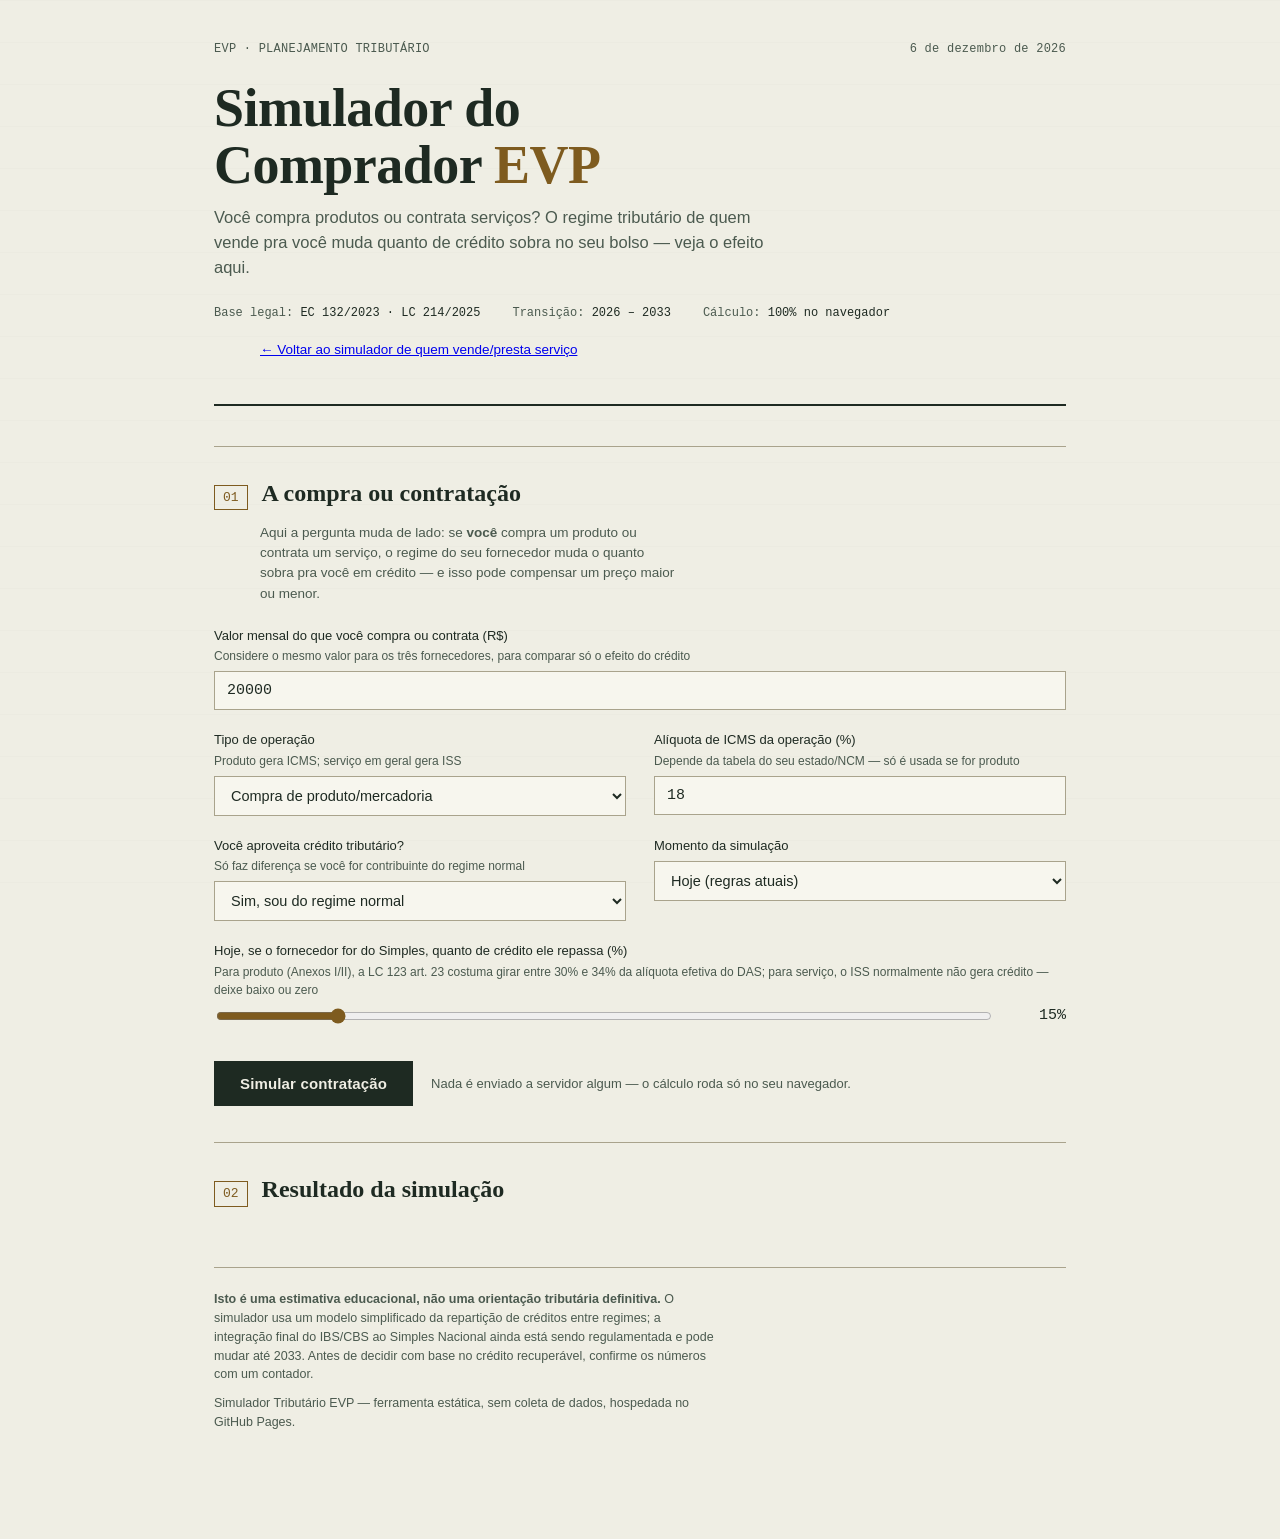
==== comprador.html @ 7338595d "Add files via upload" ====
<!DOCTYPE html>
<html lang="pt-BR">
<head>
<meta charset="UTF-8">
<meta name="viewport" content="width=device-width, initial-scale=1.0">
<title>Simulador do Comprador — Quanto de crédito sobra pra você | EVP</title>
<meta name="description" content="Descubra quanto de crédito tributário sobra pra você dependendo do regime do fornecedor ou prestador que você contrata.">
<link rel="stylesheet" href="styles.css">
</head>
<body>
<div class="wrap">

  <header class="doc">
    <div class="doc-top">
      <span>EVP · PLANEJAMENTO TRIBUTÁRIO</span>
      <span id="today"></span>
    </div>
    <h1 class="title">Simulador do<br>Comprador <em>EVP</em></h1>
    <p class="subtitle">Você compra produtos ou contrata serviços? O regime tributário de quem vende pra você muda quanto de crédito sobra no seu bolso — veja o efeito aqui.</p>
    <div class="doc-meta">
      <span>Base legal: <strong>EC 132/2023 · LC 214/2025</strong></span>
      <span>Transição: <strong>2026 – 2033</strong></span>
      <span>Cálculo: <strong>100% no navegador</strong></span>
    </div>
    <p class="sheet-note" style="margin-top:18px;"><a href="index.html">← Voltar ao simulador de quem vende/presta serviço</a></p>
  </header>

  <section class="sheet" id="form-section">
    <div class="sheet-head">
      <span class="sheet-num">01</span>
      <h2>A compra ou contratação</h2>
    </div>
    <p class="sheet-note">Aqui a pergunta muda de lado: se <strong>você</strong> compra um produto ou contrata um serviço, o regime do seu fornecedor muda o quanto sobra pra você em crédito — e isso pode compensar um preço maior ou menor.</p>

    <div class="grid">
      <div class="field span2">
        <label for="valorContratado">Valor mensal do que você compra ou contrata (R$)
          <span class="hint">Considere o mesmo valor para os três fornecedores, para comparar só o efeito do crédito</span>
        </label>
        <input type="text" inputmode="numeric" id="valorContratado" value="20000">
      </div>

      <div class="field">
        <label for="tipoOperacao">Tipo de operação
          <span class="hint">Produto gera ICMS; serviço em geral gera ISS</span>
        </label>
        <select id="tipoOperacao">
          <option value="produto">Compra de produto/mercadoria</option>
          <option value="servico">Contratação de serviço</option>
        </select>
      </div>

      <div class="field">
        <label for="icmsCompra">Alíquota de ICMS da operação (%)
          <span class="hint">Depende da tabela do seu estado/NCM — só é usada se for produto</span>
        </label>
        <input type="text" inputmode="decimal" id="icmsCompra" value="18">
      </div>

      <div class="field">
        <label for="aproveitaCredito">Você aproveita crédito tributário?
          <span class="hint">Só faz diferença se você for contribuinte do regime normal</span>
        </label>
        <select id="aproveitaCredito">
          <option value="sim">Sim, sou do regime normal</option>
          <option value="nao">Não (Simples, ou consumidor final)</option>
        </select>
      </div>

      <div class="field">
        <label for="momentoCompra">Momento da simulação</label>
        <select id="momentoCompra">
          <option value="hoje">Hoje (regras atuais)</option>
          <option value="reforma">Reforma em regime pleno (2033)</option>
        </select>
      </div>

      <div class="field" id="hibridoField" style="display:none;">
        <label for="fornecedorHibrido">Se o fornecedor for do Simples
          <span class="hint">A partir de 2027 ele pode optar por apurar o IBS/CBS por fora do DAS</span>
        </label>
        <select id="fornecedorHibrido">
          <option value="nao">Continua tudo dentro do DAS</option>
          <option value="sim">Apura o IBS/CBS por fora (híbrido)</option>
        </select>
      </div>

      <div class="field span2" id="repasseSimplesField">
        <label for="repasseSimples">Hoje, se o fornecedor for do Simples, quanto de crédito ele repassa (%)
          <span class="hint">Para produto (Anexos I/II), a LC 123 art. 23 costuma girar entre 30% e 34% da alíquota efetiva do DAS; para serviço, o ISS normalmente não gera crédito — deixe baixo ou zero</span>
        </label>
        <div class="range-row">
          <input type="range" id="repasseSimples" min="0" max="100" value="15">
          <output id="repasseSimplesOut">15%</output>
        </div>
      </div>

      <div class="field span2" id="ivaRateField" style="display:none;">
        <label for="ivaRate">Alíquota de referência do IVA dual (CBS + IBS) em regime pleno (%)
          <span class="hint">Estimativa de mercado para 2033; ajuste conforme estudos mais recentes</span>
        </label>
        <div class="range-row">
          <input type="range" id="ivaRate" min="20" max="30" step="0.1" value="26.5">
          <output id="ivaRateOut">26,5%</output>
        </div>
      </div>
    </div>

    <div class="btn-row">
      <button class="calc" id="calcCompradorBtn">Simular contratação</button>
      <span class="btn-caption">Nada é enviado a servidor algum — o cálculo roda só no seu navegador.</span>
    </div>
  </section>

  <section class="sheet" id="results-section">
    <div class="sheet-head">
      <span class="sheet-num">02</span>
      <h2>Resultado da simulação</h2>
    </div>

    <div id="compradorResults" style="display:none;">
      <div class="verdict" id="verdictComprador"></div>
      <table class="compare" id="compradorTable">
        <caption>Custo líquido estimado, por regime do fornecedor</caption>
        <thead>
          <tr>
            <th>Fornecedor</th>
            <th class="num">Crédito recuperável</th>
            <th class="num">Custo líquido</th>
          </tr>
        </thead>
        <tbody id="compradorBody"></tbody>
      </table>
      <p class="reform-note">"Crédito recuperável" é o quanto você consegue abater do que compra ou contrata, se você for contribuinte do regime normal. Quanto maior o crédito, menor o custo líquido efetivo da compra — mesmo que o preço de tabela seja igual entre fornecedores.</p>
    </div>
  </section>

  <footer>
    <p><strong>Isto é uma estimativa educacional, não uma orientação tributária definitiva.</strong> O simulador usa um modelo simplificado da repartição de créditos entre regimes; a integração final do IBS/CBS ao Simples Nacional ainda está sendo regulamentada e pode mudar até 2033. Antes de decidir com base no crédito recuperável, confirme os números com um contador.</p>
    <p>Simulador Tributário EVP — ferramenta estática, sem coleta de dados, hospedada no GitHub Pages.</p>
  </footer>

</div>

<script src="helpers.js"></script>
<script>
(function(){
  const $ = (id) => document.getElementById(id);

  $('today').textContent = new Date().toLocaleDateString('pt-BR', { year:'numeric', month:'long', day:'numeric' });

  // ---------- Simulação do comprador/contratante ----------
  function calcComprador(valor, tipoOperacao, icmsCompraPct, momento, fornecedorHibrido, repasseSimplesPct, ivaRateVal){
    const produto = tipoOperacao === 'produto';
    let creditoSimples, creditoPresumido, creditoRPA;

    if (momento === 'hoje'){
      creditoSimples = valor * (repasseSimplesPct / 100);
      creditoPresumido = produto ? valor * (icmsCompraPct / 100) : 0;
      creditoRPA = produto
        ? valor * ((icmsCompraPct / 100) + 0.0165 + 0.076)
        : valor * (0.0165 + 0.076);
    } else {
      const ivaLiquidoRate = ivaRateVal / 100;
      creditoRPA = valor * ivaLiquidoRate;
      creditoPresumido = valor * ivaLiquidoRate;
      creditoSimples = fornecedorHibrido ? valor * ivaLiquidoRate : valor * ivaLiquidoRate * 0.6;
    }

    return {
      simples: { credito: creditoSimples, custoLiquido: valor - creditoSimples },
      presumido: { credito: creditoPresumido, custoLiquido: valor - creditoPresumido },
      rpa: { credito: creditoRPA, custoLiquido: valor - creditoRPA },
    };
  }

  // ---------- UI wiring ----------
  const repasseSimples = $('repasseSimples'), repasseSimplesOut = $('repasseSimplesOut');
  repasseSimples.addEventListener('input', () => repasseSimplesOut.textContent = repasseSimples.value + '%');

  const ivaRate = $('ivaRate'), ivaRateOut = $('ivaRateOut');
  ivaRate.addEventListener('input', () => ivaRateOut.textContent = parseFloat(ivaRate.value).toLocaleString('pt-BR',{minimumFractionDigits:1}) + '%');

  const momentoCompra = $('momentoCompra'), hibridoField = $('hibridoField');
  const repasseSimplesField = $('repasseSimplesField'), ivaRateField = $('ivaRateField');
  momentoCompra.addEventListener('change', () => {
    const reforma = momentoCompra.value === 'reforma';
    hibridoField.style.display = reforma ? 'flex' : 'none';
    repasseSimplesField.style.display = reforma ? 'none' : 'flex';
    ivaRateField.style.display = reforma ? 'flex' : 'none';
  });

  $('calcCompradorBtn').addEventListener('click', () => {
    const valor = parseNum($('valorContratado').value) || 0;
    const tipoOperacao = $('tipoOperacao').value;
    const icmsCompraPct = parseNum($('icmsCompra').value);
    const aproveita = $('aproveitaCredito').value === 'sim';
    const momento = momentoCompra.value;
    const hibrido = $('fornecedorHibrido').value === 'sim';
    const repasseSimplesPct = parseFloat(repasseSimples.value);
    const ivaRateVal = parseFloat(ivaRate.value);

    if (valor <= 0){
      alert('Informe o valor contratado para calcular.');
      return;
    }

    const verdictComprador = $('verdictComprador');
    const compradorBody = $('compradorBody');
    compradorBody.innerHTML = '';

    if (!aproveita){
      verdictComprador.innerHTML = `
        <h3>O regime do fornecedor não muda seu custo</h3>
        <p>Como você não aproveita crédito tributário, o valor líquido de comprar de qualquer um dos três é o mesmo: <span class="savings">${fmtBRL(valor)}</span>. Nesse caso, compare só preço, prazo e qualidade.</p>
      `;
      ['Simples Nacional','Lucro Presumido','Lucro Real (RPA)'].forEach(label => {
        const tr = document.createElement('tr');
        tr.innerHTML = `<td>${label}</td><td class="num">${fmtBRL(0)}</td><td class="num">${fmtBRL(valor)}</td>`;
        compradorBody.appendChild(tr);
      });
      $('compradorResults').style.display = 'block';
      $('compradorResults').scrollIntoView({ behavior:'smooth', block:'start' });
      return;
    }

    const r = calcComprador(valor, tipoOperacao, icmsCompraPct, momento, hibrido, repasseSimplesPct, ivaRateVal);
    const rows = [
      { label: 'Simples Nacional', ...r.simples },
      { label: 'Lucro Presumido', ...r.presumido },
      { label: 'Lucro Real (RPA)', ...r.rpa },
    ];
    let best = 0;
    rows.forEach((row, i) => { if (row.custoLiquido < rows[best].custoLiquido) best = i; });

    rows.forEach((row, i) => {
      const tr = document.createElement('tr');
      if (i === best) tr.className = 'best';
      tr.innerHTML = `<td>${row.label}</td><td class="num">${fmtBRL(row.credito)}</td><td class="num">${fmtBRL(row.custoLiquido)}</td>`;
      compradorBody.appendChild(tr);
    });

    const diff = Math.max(...rows.map(r=>r.custoLiquido)) - Math.min(...rows.map(r=>r.custoLiquido));
    const momentoLabel = momento === 'hoje' ? 'hoje' : 'no cenário de IVA pleno (2033)';
    verdictComprador.innerHTML = `
      <h3>${momentoLabel === 'hoje' ? 'Hoje' : 'Na reforma plena'}, comprar de um fornecedor do ${rows[best].label} sai mais barato pra você</h3>
      <p>Considerando o mesmo preço de tabela, a diferença de custo líquido entre a melhor e a pior opção é de <span class="savings">${fmtBRL(diff)}</span> por mês — só por causa do crédito que sobra pra você.</p>
      <p>${momento === 'hoje'
        ? 'Fornecedores do Lucro Real tendem a gerar mais crédito hoje porque já operam em regime não cumulativo pleno; o Simples costuma gerar pouco ou nenhum crédito de PIS/COFINS, exceto ICMS em produto, quando a alíquota informada acima reflete a repartição real da faixa do fornecedor.'
        : (hibrido ? 'Como você assumiu que o fornecedor do Simples opta pelo regime híbrido, o crédito fica equivalente ao dos demais regimes.' : 'Como o fornecedor do Simples permaneceu totalmente dentro do DAS, ele ainda repassa menos crédito do que um fornecedor do regime normal — mude a opção acima para comparar o cenário híbrido.')}</p>
    `;

    $('compradorResults').style.display = 'block';
    $('compradorResults').scrollIntoView({ behavior:'smooth', block:'start' });
  });
})();
</script>
</body>
</html>
---- styles.css ----
/* Estilos compartilhados — Simulador Tributário EVP
   Usado por index.html (visão de quem vende/presta serviço)
   e comprador.html (visão de quem compra/contrata) */

  :root{
    --paper: #efeee4;
    --paper-raised: #f7f6ee;
    --ink: #1e2a22;
    --ink-soft: #4b5a4f;
    --rule: #c9c4b2;
    --rule-strong: #a9a38c;
    --brass: #a8792e;
    --brass-dark: #7e5b1f;
    --brick: #8b3a3a;
    --forest: #3c5a41;
    --serif: 'Source Serif 4', serif;
    --sans: 'IBM Plex Sans', sans-serif;
    --mono: 'IBM Plex Mono', monospace;
  }

  *{ box-sizing: border-box; }
  html{ scroll-behavior: smooth; }

  body{
    margin:0;
    background: var(--paper);
    color: var(--ink);
    font-family: var(--sans);
    line-height: 1.5;
    -webkit-font-smoothing: antialiased;
  }

  body::before{
    content:"";
    position: fixed;
    inset:0;
    pointer-events:none;
    background-image:
      linear-gradient(var(--rule) 1px, transparent 1px);
    background-size: 100% 42px;
    opacity: .05;
    z-index: 0;
  }

  .wrap{
    max-width: 900px;
    margin: 0 auto;
    padding: 0 24px 96px;
    position: relative;
    z-index: 1;
  }

  /* ---------- Header / document block ---------- */
  header.doc{
    border-bottom: 2px solid var(--ink);
    padding: 40px 0 22px;
    margin-bottom: 40px;
  }
  .doc-top{
    display:flex;
    justify-content: space-between;
    align-items: baseline;
    font-family: var(--mono);
    font-size: 12px;
    color: var(--ink-soft);
    letter-spacing: .02em;
    margin-bottom: 22px;
  }
  h1.title{
    font-family: var(--serif);
    font-weight: 700;
    font-size: clamp(34px, 5.5vw, 54px);
    line-height: 1.05;
    margin: 0 0 12px;
    letter-spacing: -0.01em;
  }
  h1.title em{
    font-style: normal;
    color: var(--brass-dark);
  }
  .subtitle{
    max-width: 60ch;
    font-size: 16.5px;
    color: var(--ink-soft);
    margin: 0;
  }
  .doc-meta{
    margin-top: 24px;
    display:flex;
    gap: 32px;
    flex-wrap: wrap;
    font-family: var(--mono);
    font-size: 12px;
    color: var(--ink-soft);
  }
  .doc-meta strong{ color: var(--ink); font-weight: 500; }

  /* ---------- Section framing (form as ledger) ---------- */
  section.sheet{
    border-top: 1px solid var(--rule-strong);
    padding-top: 28px;
    margin-top: 36px;
  }
  .sheet-head{
    display:flex;
    align-items:baseline;
    gap: 14px;
    margin-bottom: 22px;
  }
  .sheet-num{
    font-family: var(--mono);
    font-size: 13px;
    color: var(--brass-dark);
    border: 1px solid var(--brass-dark);
    padding: 2px 8px;
    flex-shrink:0;
  }
  .sheet-head h2{
    font-family: var(--serif);
    font-weight: 600;
    font-size: 24px;
    margin: 0;
  }
  .sheet-note{
    font-size: 13.5px;
    color: var(--ink-soft);
    margin: -10px 0 22px 46px;
    max-width: 56ch;
  }

  /* ---------- Fields ---------- */
  .grid{
    display:grid;
    grid-template-columns: 1fr 1fr;
    gap: 20px 28px;
  }
  .grid.full{ grid-template-columns: 1fr; }
  .field{ display:flex; flex-direction:column; gap:6px; }
  .field.span2{ grid-column: 1 / -1; }
  label{
    font-size: 13px;
    font-weight: 500;
    color: var(--ink);
  }
  label .hint{
    display:block;
    font-weight: 400;
    color: var(--ink-soft);
    font-size: 12px;
    margin-top: 2px;
  }
  input[type="text"], input[type="number"], select{
    font-family: var(--mono);
    font-size: 15px;
    padding: 10px 12px;
    border: 1px solid var(--rule-strong);
    background: var(--paper-raised);
    color: var(--ink);
    border-radius: 0;
    width: 100%;
  }
  select{ font-family: var(--sans); font-size: 14.5px; }
  input:focus, select:focus{
    outline: 2px solid var(--brass);
    outline-offset: 1px;
    border-color: var(--brass);
  }
  input[type="range"]{
    width: 100%;
    accent-color: var(--brass-dark);
  }
  .range-row{
    display:flex; align-items:center; gap:14px;
  }
  .range-row output{
    font-family: var(--mono);
    font-size: 15px;
    min-width: 58px;
    text-align:right;
  }

  .btn-row{
    margin-top: 34px;
    display:flex;
    align-items:center;
    gap: 18px;
    flex-wrap: wrap;
  }
  button.calc{
    font-family: var(--sans);
    font-weight: 600;
    font-size: 15px;
    background: var(--ink);
    color: var(--paper);
    border: none;
    padding: 14px 26px;
    cursor: pointer;
    letter-spacing: .01em;
  }
  button.calc:hover{ background: var(--brass-dark); }
  .btn-caption{ font-size: 13px; color: var(--ink-soft); }

  /* ---------- Results ---------- */
  #results{ display:none; }

  .tabs{
    display:flex;
    gap: 4px;
    margin-bottom: -1px;
  }
  .tab-btn{
    font-family: var(--sans);
    font-weight: 500;
    font-size: 14px;
    background: var(--paper);
    color: var(--ink-soft);
    border: 1px solid var(--rule-strong);
    border-bottom: none;
    padding: 10px 18px 12px;
    cursor: pointer;
    position: relative;
    top: 1px;
  }
  .tab-btn.active{
    background: var(--paper-raised);
    color: var(--ink);
    font-weight: 600;
    border-color: var(--ink);
  }
  .tab-btn:not(.active):hover{ color: var(--ink); }
  .tab-panel{
    border: 1px solid var(--ink);
    border-top-color: var(--ink);
    padding: 26px 24px 6px;
    background: var(--paper-raised);
  }
  .verdict{
    border: 2px solid var(--ink);
    padding: 26px 26px 24px;
    margin-bottom: 32px;
    position: relative;
    background: var(--paper-raised);
  }
  .verdict::before{
    content: "PARECER";
    position:absolute;
    top:-11px; left: 22px;
    background: var(--paper-raised);
    padding: 0 8px;
    font-family: var(--mono);
    font-size: 11px;
    letter-spacing: .08em;
    color: var(--brass-dark);
  }
  .verdict h3{
    font-family: var(--serif);
    font-size: 22px;
    margin: 4px 0 10px;
  }
  .verdict p{ margin: 0 0 10px; color: var(--ink-soft); font-size: 14.5px; }
  .verdict p:last-child{ margin-bottom: 0; }
  .verdict .savings{
    font-family: var(--mono);
    color: var(--forest);
    font-weight: 600;
  }
  .verdict .savings.negative{ color: var(--brick); }

  table.compare{
    width: 100%;
    border-collapse: collapse;
    margin-bottom: 28px;
    font-size: 14.5px;
  }
  table.compare caption{
    text-align:left;
    font-family: var(--mono);
    font-size: 12px;
    color: var(--ink-soft);
    margin-bottom: 8px;
  }
  table.compare th, table.compare td{
    border-bottom: 1px solid var(--rule);
    padding: 10px 8px;
    text-align: right;
  }
  table.compare th:first-child, table.compare td:first-child{
    text-align:left;
  }
  table.compare thead th{
    font-weight: 600;
    border-bottom: 2px solid var(--ink);
    color: var(--ink-soft);
    font-size: 12.5px;
    text-transform: none;
  }
  table.compare td.num, table.compare th.num{ font-family: var(--mono); }
  table.compare tr.best td{ font-weight: 600; color: var(--forest); }
  table.compare tr.best td:first-child::after{
    content: " ◆ menor carga hoje";
    font-family: var(--sans);
    font-weight: 400;
    font-size: 11.5px;
    color: var(--forest);
  }

  details.breakdown{
    border: 1px solid var(--rule-strong);
    padding: 14px 18px;
    margin-bottom: 14px;
    background: var(--paper-raised);
  }
  details.breakdown summary{
    cursor: pointer;
    font-weight: 600;
    font-size: 14px;
    list-style: none;
  }
  details.breakdown summary::-webkit-details-marker{ display:none; }
  details.breakdown summary::before{
    content: "+ ";
    font-family: var(--mono);
    color: var(--brass-dark);
  }
  details.breakdown[open] summary::before{ content: "– "; }
  .bk-row{
    display:flex; justify-content: space-between;
    font-family: var(--mono);
    font-size: 13px;
    padding: 6px 0;
    border-bottom: 1px dashed var(--rule);
  }
  .bk-row:last-child{ border-bottom:none; font-weight:600; padding-top:10px; }
  .bk-row span:first-child{ font-family: var(--sans); color: var(--ink-soft); }

  .reform-note{
    font-size: 13.5px;
    color: var(--ink-soft);
    border-left: 3px solid var(--brass);
    padding: 4px 0 4px 16px;
    margin: 18px 0 0;
  }

  footer{
    margin-top: 60px;
    padding-top: 22px;
    border-top: 1px solid var(--rule-strong);
    font-size: 12.5px;
    color: var(--ink-soft);
  }
  footer p{ max-width: 72ch; margin: 0 0 10px; }

  @media (max-width: 640px){
    .grid{ grid-template-columns: 1fr; }
    .sheet-note{ margin-left: 0; }
  }
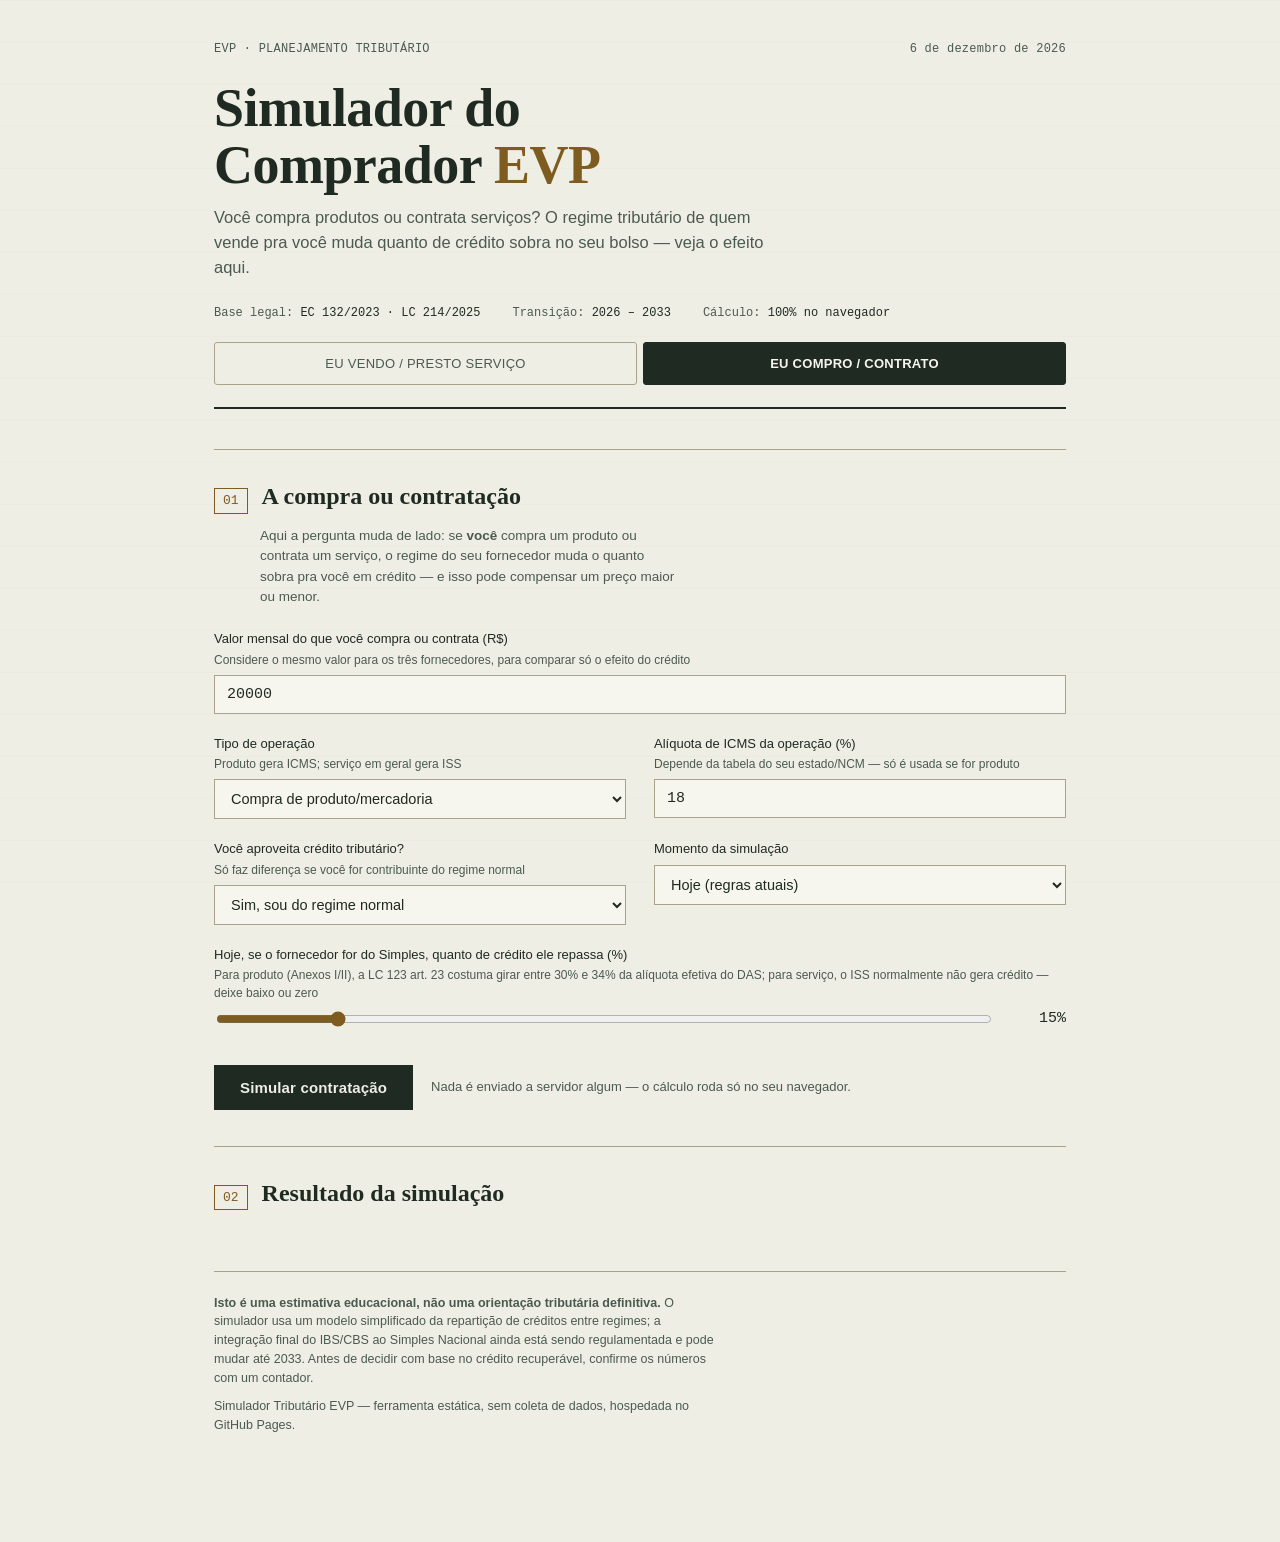
==== commit 9080475b: "Add files via upload" ====
--- a/comprador.html
+++ b/comprador.html
@@ -22,7 +22,10 @@
       <span>Transição: <strong>2026 – 2033</strong></span>
       <span>Cálculo: <strong>100% no navegador</strong></span>
     </div>
-    <p class="sheet-note" style="margin-top:18px;"><a href="index.html">← Voltar ao simulador de quem vende/presta serviço</a></p>
+    <nav class="env-switch">
+      <a href="index.html">Eu vendo / presto serviço</a>
+      <a href="comprador.html" class="active">Eu compro / contrato</a>
+    </nav>
   </header>
 
   <section class="sheet" id="form-section">
--- a/styles.css
+++ b/styles.css
@@ -228,6 +228,41 @@
     border-color: var(--ink);
   }
   .tab-btn:not(.active):hover{ color: var(--ink); }
+
+  /* ---------- Env switch (topo: alternar entre visão vendedor/comprador) ---------- */
+  .env-switch{
+    display:flex;
+    gap: 6px;
+    margin: 20px 0 0;
+  }
+  .env-switch a{
+    flex: 1;
+    text-align:center;
+    font-family: var(--sans);
+    font-weight: 500;
+    font-size: 13px;
+    letter-spacing: .02em;
+    text-transform: uppercase;
+    text-decoration:none;
+    color: var(--ink-soft);
+    background: var(--paper);
+    border: 1px solid var(--rule-strong);
+    border-radius: 3px;
+    padding: 11px 14px;
+    transition: background .15s, color .15s, border-color .15s;
+  }
+  .env-switch a:hover{ color: var(--ink); border-color: var(--ink); }
+  .env-switch a.active{
+    background: var(--ink);
+    color: var(--paper-raised);
+    border-color: var(--ink);
+    font-weight: 600;
+    cursor: default;
+  }
+  @media (max-width: 520px){
+    .env-switch{ flex-direction: column; }
+  }
+
   .tab-panel{
     border: 1px solid var(--ink);
     border-top-color: var(--ink);
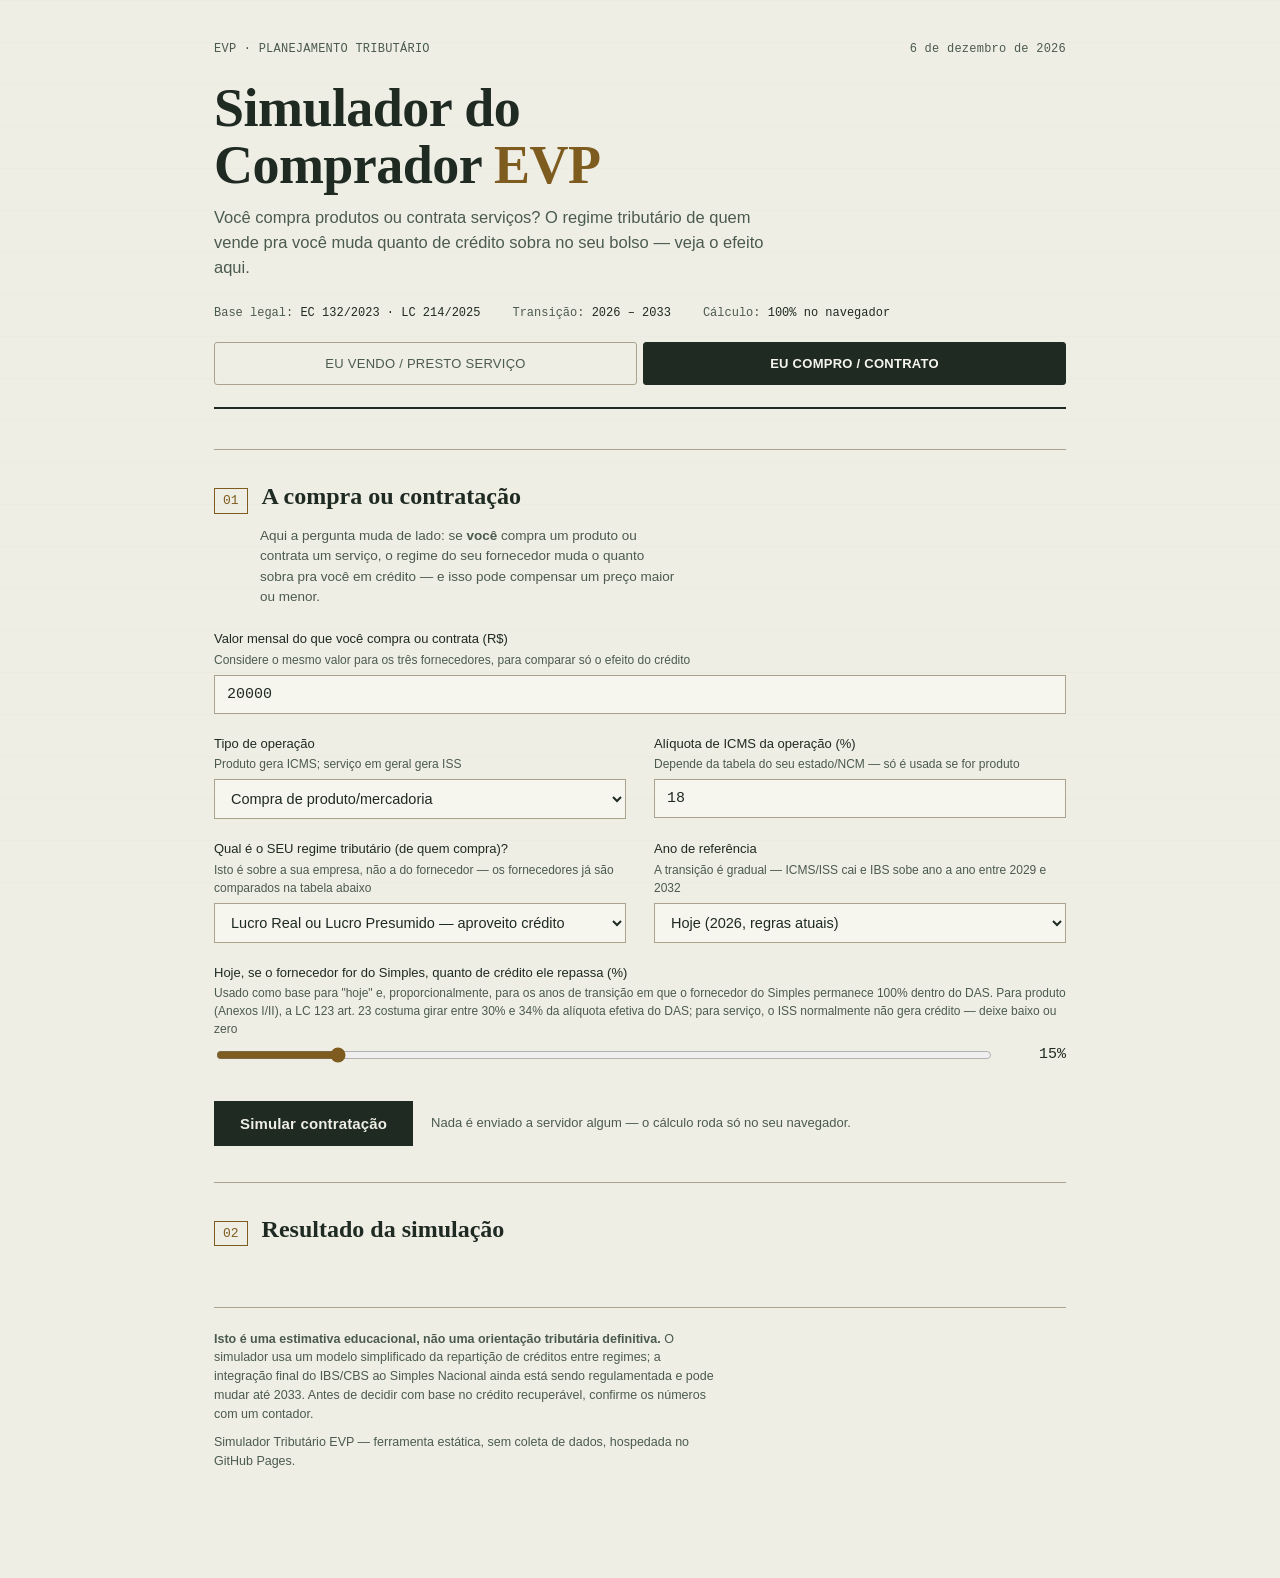
==== commit cfbdfdf4: "Add files via upload" ====
--- a/comprador.html
+++ b/comprador.html
@@ -61,20 +61,28 @@
       </div>
 
       <div class="field">
-        <label for="aproveitaCredito">Você aproveita crédito tributário?
-          <span class="hint">Só faz diferença se você for contribuinte do regime normal</span>
+        <label for="aproveitaCredito">Qual é o SEU regime tributário (de quem compra)?
+          <span class="hint">Isto é sobre a sua empresa, não a do fornecedor — os fornecedores já são comparados na tabela abaixo</span>
         </label>
         <select id="aproveitaCredito">
-          <option value="sim">Sim, sou do regime normal</option>
-          <option value="nao">Não (Simples, ou consumidor final)</option>
+          <option value="sim">Lucro Real ou Lucro Presumido — aproveito crédito</option>
+          <option value="nao">Simples Nacional, MEI ou consumidor final — não aproveito crédito</option>
         </select>
       </div>
 
       <div class="field">
-        <label for="momentoCompra">Momento da simulação</label>
+        <label for="momentoCompra">Ano de referência
+          <span class="hint">A transição é gradual — ICMS/ISS cai e IBS sobe ano a ano entre 2029 e 2032</span>
+        </label>
         <select id="momentoCompra">
-          <option value="hoje">Hoje (regras atuais)</option>
-          <option value="reforma">Reforma em regime pleno (2033)</option>
+          <option value="hoje">Hoje (2026, regras atuais)</option>
+          <option value="2027">2027 — CBS cheia, PIS/COFINS extinto, IBS ainda em teste</option>
+          <option value="2028">2028 — igual a 2027 (ano de consolidação)</option>
+          <option value="2029">2029 — ICMS/ISS a 90%, IBS a 10%</option>
+          <option value="2030">2030 — ICMS/ISS a 80%, IBS a 20%</option>
+          <option value="2031">2031 — ICMS/ISS a 70%, IBS a 30%</option>
+          <option value="2032">2032 — ICMS/ISS a 60%, IBS a 40%</option>
+          <option value="2033">2033 — regime pleno (ICMS/ISS extintos)</option>
         </select>
       </div>
 
@@ -90,7 +98,7 @@
 
       <div class="field span2" id="repasseSimplesField">
         <label for="repasseSimples">Hoje, se o fornecedor for do Simples, quanto de crédito ele repassa (%)
-          <span class="hint">Para produto (Anexos I/II), a LC 123 art. 23 costuma girar entre 30% e 34% da alíquota efetiva do DAS; para serviço, o ISS normalmente não gera crédito — deixe baixo ou zero</span>
+          <span class="hint">Usado como base para "hoje" e, proporcionalmente, para os anos de transição em que o fornecedor do Simples permanece 100% dentro do DAS. Para produto (Anexos I/II), a LC 123 art. 23 costuma girar entre 30% e 34% da alíquota efetiva do DAS; para serviço, o ISS normalmente não gera crédito — deixe baixo ou zero</span>
         </label>
         <div class="range-row">
           <input type="range" id="repasseSimples" min="0" max="100" value="15">
@@ -100,7 +108,7 @@
 
       <div class="field span2" id="ivaRateField" style="display:none;">
         <label for="ivaRate">Alíquota de referência do IVA dual (CBS + IBS) em regime pleno (%)
-          <span class="hint">Estimativa de mercado para 2033; ajuste conforme estudos mais recentes</span>
+          <span class="hint">Referência oficial atual: 8,8% de CBS + 17,7% de IBS = 26,5%. Usada para repartir o CBS/IBS proporcionalmente em qualquer ano da transição</span>
         </label>
         <div class="range-row">
           <input type="range" id="ivaRate" min="20" max="30" step="0.1" value="26.5">
@@ -152,28 +160,68 @@
 
   $('today').textContent = new Date().toLocaleDateString('pt-BR', { year:'numeric', month:'long', day:'numeric' });
 
+  // ---------- Cronograma oficial da transição (LC 214/2025) ----------
+  // Referência: CBS ~8,8% (cheia desde 2027, substitui PIS/COFINS de imediato);
+  // IBS ~17,7% (entra por fases, substituindo ICMS/ISS gradualmente 2029-2032).
+  const CBS_REF = 8.8, IBS_REF = 17.7;
+  const TRANSICAO = {
+    '2027': { ibsFrac: 0.1 / IBS_REF, icmsIssFrac: 1.00 },
+    '2028': { ibsFrac: 0.1 / IBS_REF, icmsIssFrac: 1.00 },
+    '2029': { ibsFrac: 0.10, icmsIssFrac: 0.90 },
+    '2030': { ibsFrac: 0.20, icmsIssFrac: 0.80 },
+    '2031': { ibsFrac: 0.30, icmsIssFrac: 0.70 },
+    '2032': { ibsFrac: 0.40, icmsIssFrac: 0.60 },
+    '2033': { ibsFrac: 1.00, icmsIssFrac: 0.00 },
+  };
+
   // ---------- Simulação do comprador/contratante ----------
-  function calcComprador(valor, tipoOperacao, icmsCompraPct, momento, fornecedorHibrido, repasseSimplesPct, ivaRateVal){
+  function calcComprador(valor, tipoOperacao, icmsCompraPct, ano, fornecedorHibrido, repasseSimplesPct, ivaRateVal){
     const produto = tipoOperacao === 'produto';
-    let creditoSimples, creditoPresumido, creditoRPA;
-
-    if (momento === 'hoje'){
-      creditoSimples = valor * (repasseSimplesPct / 100);
-      creditoPresumido = produto ? valor * (icmsCompraPct / 100) : 0;
-      creditoRPA = produto
+
+    if (ano === 'hoje'){
+      // Hoje (2026): CBS/IBS ainda em fase de teste, compensados — na prática,
+      // vale o sistema antigo (ICMS/ISS/PIS/COFINS) sem alteração de carga.
+      const creditoSimples = valor * (repasseSimplesPct / 100);
+      const creditoPresumido = produto ? valor * (icmsCompraPct / 100) : 0;
+      const creditoRPA = produto
         ? valor * ((icmsCompraPct / 100) + 0.0165 + 0.076)
         : valor * (0.0165 + 0.076);
-    } else {
-      const ivaLiquidoRate = ivaRateVal / 100;
-      creditoRPA = valor * ivaLiquidoRate;
-      creditoPresumido = valor * ivaLiquidoRate;
-      creditoSimples = fornecedorHibrido ? valor * ivaLiquidoRate : valor * ivaLiquidoRate * 0.6;
+      return {
+        simples: { credito: creditoSimples, custoLiquido: valor - creditoSimples },
+        presumido: { credito: creditoPresumido, custoLiquido: valor - creditoPresumido },
+        rpa: { credito: creditoRPA, custoLiquido: valor - creditoRPA },
+      };
     }
+
+    const fase = TRANSICAO[ano];
+    // Reparte a alíquota informada no slider na mesma proporção CBS/IBS da
+    // referência oficial (8,8% / 17,7%), para respeitar eventual ajuste do usuário.
+    const cbsRatePct = ivaRateVal * (CBS_REF / (CBS_REF + IBS_REF));
+    const ibsRatePct = ivaRateVal * (IBS_REF / (CBS_REF + IBS_REF));
+
+    // Regime normal (Lucro Real e, a partir de 2027, também Lucro Presumido —
+    // a tomada de crédito de IBS/CBS deixa de depender do regime do IRPJ,
+    // ao contrário do PIS/COFINS cumulativo de hoje, que é extinto em 2027).
+    // CBS já em alíquota cheia desde 2027; IBS entra por fases, convivendo com
+    // o ICMS/ISS residual, que ainda gera crédito normalmente (só para produto).
+    const creditoPct = (cbsRatePct / 100)
+                      + (fase.ibsFrac * ibsRatePct / 100)
+                      + (produto ? fase.icmsIssFrac * (icmsCompraPct / 100) : 0);
+    const creditoRegimeNormal = valor * creditoPct;
+
+    // Simples: se optar por apurar o IBS/CBS por fora do DAS (híbrido), o
+    // crédito gerado equivale ao do regime normal. Se permanecer 100% dentro
+    // do DAS, assumimos — de forma conservadora — que só a parcela ainda
+    // correspondente a ICMS/ISS dentro do DAS segue repassando crédito, na
+    // mesma proporção de hoje; a regulamentação de como o CBS/IBS aparece
+    // dentro do DAS para quem NÃO migra ainda não foi fechada.
+    const creditoSimplesDas = valor * (repasseSimplesPct / 100) * fase.icmsIssFrac;
+    const creditoSimples = fornecedorHibrido ? creditoRegimeNormal : creditoSimplesDas;
 
     return {
       simples: { credito: creditoSimples, custoLiquido: valor - creditoSimples },
-      presumido: { credito: creditoPresumido, custoLiquido: valor - creditoPresumido },
-      rpa: { credito: creditoRPA, custoLiquido: valor - creditoRPA },
+      presumido: { credito: creditoRegimeNormal, custoLiquido: valor - creditoRegimeNormal },
+      rpa: { credito: creditoRegimeNormal, custoLiquido: valor - creditoRegimeNormal },
     };
   }
 
@@ -185,12 +233,11 @@
   ivaRate.addEventListener('input', () => ivaRateOut.textContent = parseFloat(ivaRate.value).toLocaleString('pt-BR',{minimumFractionDigits:1}) + '%');
 
   const momentoCompra = $('momentoCompra'), hibridoField = $('hibridoField');
-  const repasseSimplesField = $('repasseSimplesField'), ivaRateField = $('ivaRateField');
+  const ivaRateField = $('ivaRateField');
   momentoCompra.addEventListener('change', () => {
-    const reforma = momentoCompra.value === 'reforma';
-    hibridoField.style.display = reforma ? 'flex' : 'none';
-    repasseSimplesField.style.display = reforma ? 'none' : 'flex';
-    ivaRateField.style.display = reforma ? 'flex' : 'none';
+    const emTransicao = momentoCompra.value !== 'hoje';
+    hibridoField.style.display = emTransicao ? 'flex' : 'none';
+    ivaRateField.style.display = emTransicao ? 'flex' : 'none';
   });
 
   $('calcCompradorBtn').addEventListener('click', () => {
@@ -198,7 +245,7 @@
     const tipoOperacao = $('tipoOperacao').value;
     const icmsCompraPct = parseNum($('icmsCompra').value);
     const aproveita = $('aproveitaCredito').value === 'sim';
-    const momento = momentoCompra.value;
+    const ano = momentoCompra.value;
     const hibrido = $('fornecedorHibrido').value === 'sim';
     const repasseSimplesPct = parseFloat(repasseSimples.value);
     const ivaRateVal = parseFloat(ivaRate.value);
@@ -215,7 +262,7 @@
     if (!aproveita){
       verdictComprador.innerHTML = `
         <h3>O regime do fornecedor não muda seu custo</h3>
-        <p>Como você não aproveita crédito tributário, o valor líquido de comprar de qualquer um dos três é o mesmo: <span class="savings">${fmtBRL(valor)}</span>. Nesse caso, compare só preço, prazo e qualidade.</p>
+        <p>Como a <strong>sua</strong> empresa não aproveita crédito tributário (Simples, MEI ou consumidor final), o valor líquido de comprar de qualquer um dos três fornecedores é o mesmo: <span class="savings">${fmtBRL(valor)}</span>. Nesse caso, compare só preço, prazo e qualidade — o regime de quem vende para você só importa se a sua própria empresa consegue se creditar.</p>
       `;
       ['Simples Nacional','Lucro Presumido','Lucro Real (RPA)'].forEach(label => {
         const tr = document.createElement('tr');
@@ -227,7 +274,7 @@
       return;
     }
 
-    const r = calcComprador(valor, tipoOperacao, icmsCompraPct, momento, hibrido, repasseSimplesPct, ivaRateVal);
+    const r = calcComprador(valor, tipoOperacao, icmsCompraPct, ano, hibrido, repasseSimplesPct, ivaRateVal);
     const rows = [
       { label: 'Simples Nacional', ...r.simples },
       { label: 'Lucro Presumido', ...r.presumido },
@@ -244,13 +291,22 @@
     });
 
     const diff = Math.max(...rows.map(r=>r.custoLiquido)) - Math.min(...rows.map(r=>r.custoLiquido));
-    const momentoLabel = momento === 'hoje' ? 'hoje' : 'no cenário de IVA pleno (2033)';
+    const anoLabel = ano === 'hoje' ? 'Hoje (2026)' : `Em ${ano}`;
+    let explicacao;
+    if (ano === 'hoje'){
+      explicacao = 'Fornecedores do Lucro Real já operam hoje em regime não cumulativo pleno; o Presumido só se credita de ICMS (em produto); o Simples costuma gerar pouco ou nenhum crédito.';
+    } else if (r.presumido.credito === r.rpa.credito && r.simples.credito === r.rpa.credito){
+      explicacao = 'Nesse ano, com os números informados, o crédito já converge entre os três — Presumido e RPA ficam iguais porque o crédito de CBS/IBS não depende mais do regime do IRPJ, e o fornecedor do Simples que você assumiu como híbrido também passa a gerar o mesmo crédito.';
+    } else {
+      explicacao = hibrido
+        ? 'Você assumiu que o fornecedor do Simples opta pelo híbrido a partir de 2027, então o crédito dele já se equipara ao do Presumido/Real. A diferença que sobra vem principalmente do ICMS/ISS residual, que ainda está em transição até 2033.'
+        : 'Como o fornecedor do Simples permaneceu totalmente dentro do DAS, ele ainda repassa menos crédito do que um fornecedor do regime normal nesse ano — mude a opção acima para comparar o cenário híbrido.';
+    }
     verdictComprador.innerHTML = `
-      <h3>${momentoLabel === 'hoje' ? 'Hoje' : 'Na reforma plena'}, comprar de um fornecedor do ${rows[best].label} sai mais barato pra você</h3>
+      <h3>${anoLabel}, comprar de um fornecedor do ${rows[best].label} sai mais barato pra você</h3>
       <p>Considerando o mesmo preço de tabela, a diferença de custo líquido entre a melhor e a pior opção é de <span class="savings">${fmtBRL(diff)}</span> por mês — só por causa do crédito que sobra pra você.</p>
-      <p>${momento === 'hoje'
-        ? 'Fornecedores do Lucro Real tendem a gerar mais crédito hoje porque já operam em regime não cumulativo pleno; o Simples costuma gerar pouco ou nenhum crédito de PIS/COFINS, exceto ICMS em produto, quando a alíquota informada acima reflete a repartição real da faixa do fornecedor.'
-        : (hibrido ? 'Como você assumiu que o fornecedor do Simples opta pelo regime híbrido, o crédito fica equivalente ao dos demais regimes.' : 'Como o fornecedor do Simples permaneceu totalmente dentro do DAS, ele ainda repassa menos crédito do que um fornecedor do regime normal — mude a opção acima para comparar o cenário híbrido.')}</p>
+      <p>${explicacao}</p>
+      ${ano !== 'hoje' ? '<p style="font-size:13px; color:var(--ink-soft);">A regulamentação da transição ainda está em curso (principalmente como o Simples destaca CBS/IBS dentro do DAS até migrar). Trate estes números como estimativa para apoiar a decisão, não como valor definitivo.</p>' : ''}
     `;
 
     $('compradorResults').style.display = 'block';
